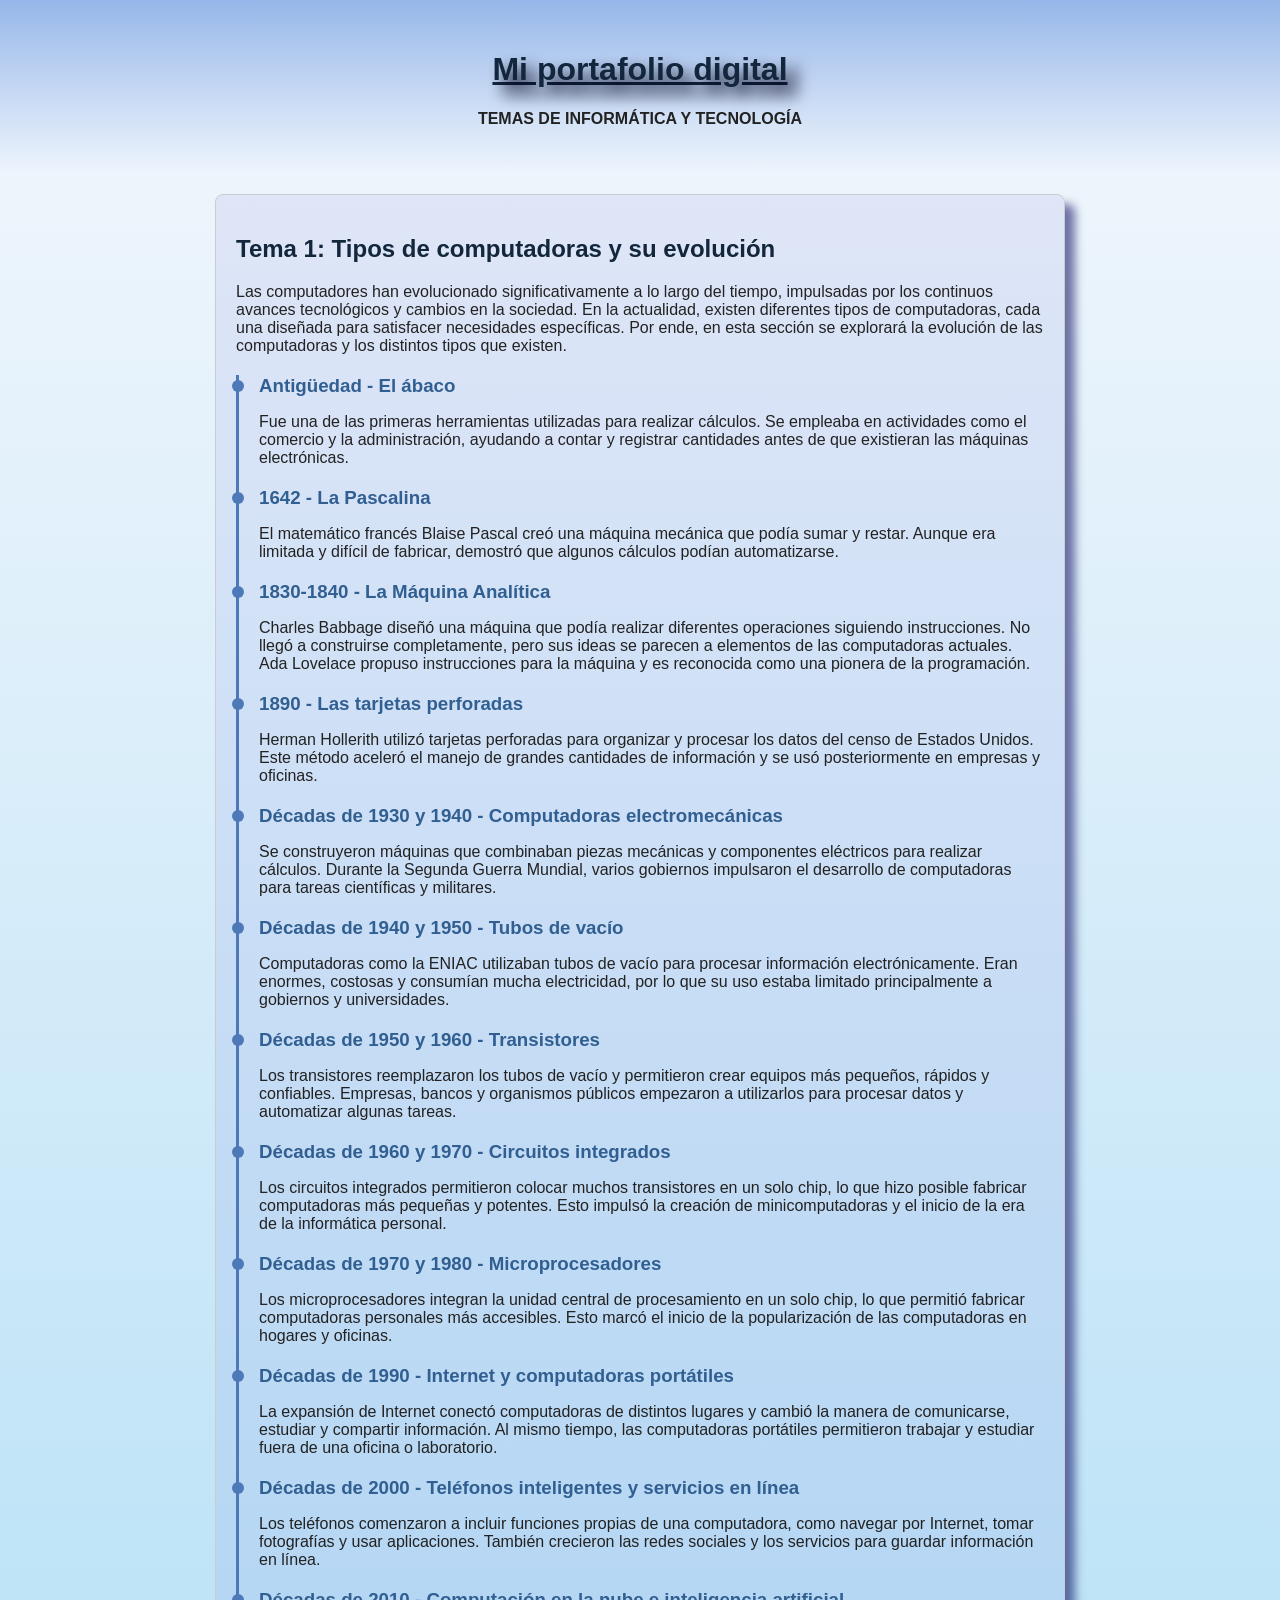
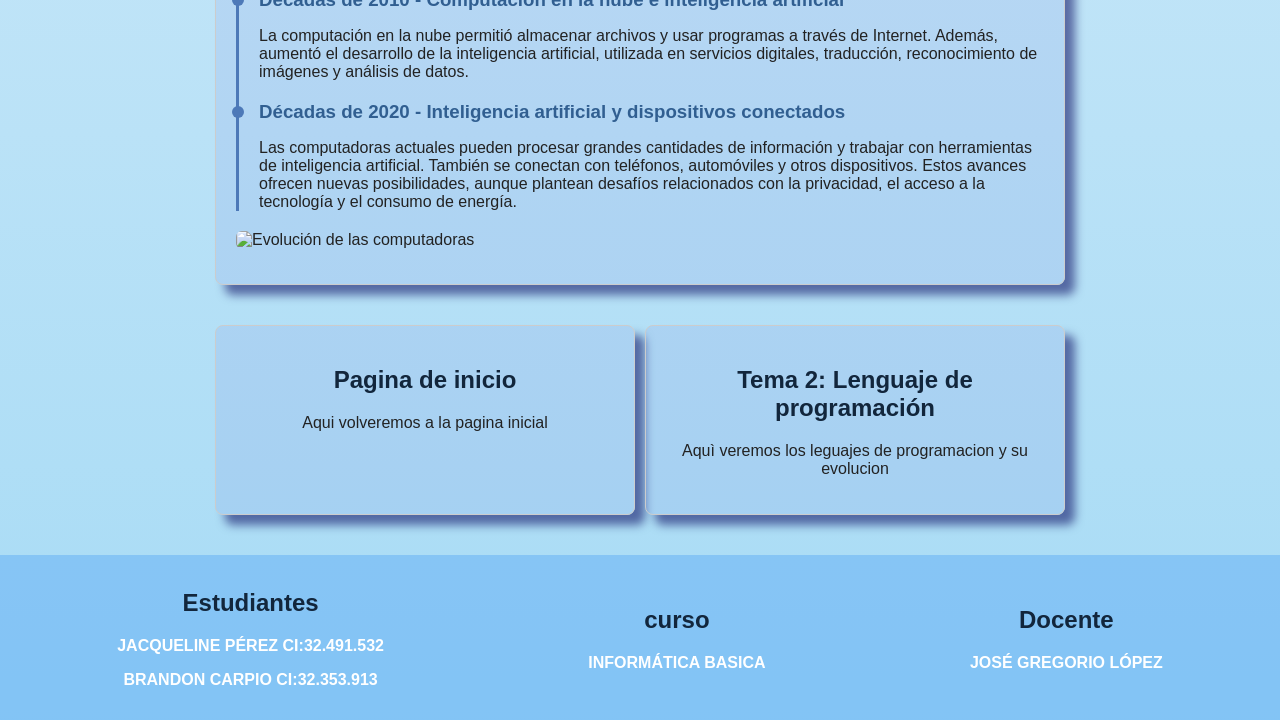
==== tema1.html @ 85a369da "Add files via upload" ====
<!DOCTYPE html>
<html lang="en">
<head>
    <meta charset="UTF-8">
    <meta name="viewport" content="width=device-width, initial-scale=1.0">
    <title>Tema 1</title>
    <link rel="stylesheet" href="style.css">
</head>
<body>
    
        <header>
        <h1>Mi portafolio digital</h1>
        <p><span>Temas de informática y tecnología</span></p>
        </header>
        <main>
            <section>
            <h2>Tema 1: Tipos de computadoras y su evolución</h2>
            <p>
                Las computadores han evolucionado significativamente a lo largo del
                tiempo, impulsadas por los continuos avances tecnológicos y cambios en
                la sociedad. En la actualidad, existen diferentes tipos de
                computadoras, cada una diseñada para satisfacer necesidades
                específicas. Por ende, en esta sección se explorará la evolución de
                las computadoras y los distintos tipos que existen.
            </p>

            <div class="linea-tiempo">
                <div class="etapa">
                    <h3>Antigüedad - El ábaco</h3>
                    <p>
                        Fue una de las primeras herramientas utilizadas para realizar
                        cálculos. Se empleaba en actividades como el comercio y la
                        administración, ayudando a contar y registrar cantidades antes de
                        que existieran las máquinas electrónicas.
                    </p>
                </div>

                <div class="etapa">
                    <h3>1642 - La Pascalina</h3>
                    <p>
                        El matemático francés Blaise Pascal creó una máquina mecánica que
                        podía sumar y restar. Aunque era limitada y difícil de fabricar,
                        demostró que algunos cálculos podían automatizarse.
                    </p>
                </div>

                <div class="etapa">
                    <h3>1830-1840 - La Máquina Analítica</h3>
                    <p>
                        Charles Babbage diseñó una máquina que podía realizar diferentes
                        operaciones siguiendo instrucciones. No llegó a construirse
                        completamente, pero sus ideas se parecen a elementos de las
                        computadoras actuales. Ada Lovelace propuso instrucciones para la
                        máquina y es reconocida como una pionera de la programación.
                    </p>
                </div>

                <div class="etapa">
                    <h3>1890 - Las tarjetas perforadas</h3>
                    <p>
                        Herman Hollerith utilizó tarjetas perforadas para organizar y
                        procesar los datos del censo de Estados Unidos. Este método
                        aceleró el manejo de grandes cantidades de información y se usó
                        posteriormente en empresas y oficinas.
                    </p>
                </div>

                <div class="etapa">
                    <h3>Décadas de 1930 y 1940 - Computadoras electromecánicas</h3>
                    <p>
                        Se construyeron máquinas que combinaban piezas mecánicas y
                        componentes eléctricos para realizar cálculos. Durante la Segunda
                        Guerra Mundial, varios gobiernos impulsaron el desarrollo de
                        computadoras para tareas científicas y militares.
                    </p>
                </div>

                <div class="etapa">
                    <h3>Décadas de 1940 y 1950 - Tubos de vacío</h3>
                    <p>
                        Computadoras como la ENIAC utilizaban tubos de vacío para procesar
                        información electrónicamente. Eran enormes, costosas y consumían
                        mucha electricidad, por lo que su uso estaba limitado
                        principalmente a gobiernos y universidades.
                    </p>
                </div>

                <div class="etapa">
                    <h3>Décadas de 1950 y 1960 - Transistores</h3>
                    <p>
                        Los transistores reemplazaron los tubos de vacío y permitieron
                        crear equipos más pequeños, rápidos y confiables. Empresas, bancos
                        y organismos públicos empezaron a utilizarlos para procesar datos
                        y automatizar algunas tareas.
                    </p>
                </div>

                <div class="etapa">
                    <h3>Décadas de 1960 y 1970 - Circuitos integrados</h3>
                    <p>
                        Los circuitos integrados permitieron colocar muchos transistores
                        en un solo chip, lo que hizo posible fabricar computadoras más
                        pequeñas y potentes. Esto impulsó la creación de minicomputadoras
                        y el inicio de la era de la informática personal.
                    </p>
                </div>

                <div class="etapa">
                    <h3>Décadas de 1970 y 1980 - Microprocesadores</h3>
                    <p>
                        Los microprocesadores integran la unidad central de procesamiento
                        en un solo chip, lo que permitió fabricar computadoras personales
                        más accesibles. Esto marcó el inicio de la popularización de las
                        computadoras en hogares y oficinas.
                    </p>
                </div>

                <div class="etapa">
                    <h3>Décadas de 1990 - Internet y computadoras portátiles</h3>
                    <p>
                        La expansión de Internet conectó computadoras de distintos lugares
                        y cambió la manera de comunicarse, estudiar y compartir
                        información. Al mismo tiempo, las computadoras portátiles
                        permitieron trabajar y estudiar fuera de una oficina o
                        laboratorio.
                    </p>
                </div>

                <div class="etapa">
                    <h3>Décadas de 2000 - Teléfonos inteligentes y servicios en línea</h3>
                    <p>
                        Los teléfonos comenzaron a incluir funciones propias de una
                        computadora, como navegar por Internet, tomar fotografías y usar
                        aplicaciones. También crecieron las redes sociales y los servicios
                        para guardar información en línea.
                    </p>
                </div>

                <div class="etapa">
                    <h3>Décadas de 2010 - Computación en la nube e inteligencia artificial</h3>
                    <p>
                        La computación en la nube permitió almacenar archivos y usar
                        programas a través de Internet. Además, aumentó el desarrollo de
                        la inteligencia artificial, utilizada en servicios digitales,
                        traducción, reconocimiento de imágenes y análisis de datos.
                    </p>
                </div>

                <div class="etapa">
                    <h3>Décadas de 2020 - Inteligencia artificial y dispositivos conectados</h3>
                    <p>
                        Las computadoras actuales pueden procesar grandes cantidades de
                        información y trabajar con herramientas de inteligencia
                        artificial. También se conectan con teléfonos, automóviles y otros
                        dispositivos. Estos avances ofrecen nuevas posibilidades, aunque
                        plantean desafíos relacionados con la privacidad, el acceso a la
                        tecnología y el consumo de energía.
                    </p>
                </div>
            </div>

            <img src="https://i.pinimg.com/736x/bd/1f/0d/bd1f0d479beb1d7fb50df5d84a183294.jpg"
                alt="Evolución de las computadoras" />
            </section>
            <div class="vuelve">
                <section id="secc1"> 
                    <a href="index.html" target="_blank" class="tema">
                        <div id="tema2" class="temita">
                            <h2>Pagina de inicio</h2>
                            <p>Aqui volveremos a la pagina inicial</p>
                        </div>
                    </a>
                </section>
                <section id="secc2">
                    <a href="tema2.html" target="_blank" class="tema">
                        <div id="tema2" class="temita">
                            <h2>Tema 2: Lenguaje de programación</h2>
                            <p>Aquì veremos los leguajes de programacion y su evolucion</p>
                        </div>
                    </a>
                </section>
            </div>
        </main>
        <footer>
        <div>
            <h2>Estudiantes</h2>
            <span>Jacqueline Pérez </span><span>CI:32.491.532</span></p>
            <p><span>Brandon Carpio</span> <span>CI:32.353.913</span></p>
        </div>
        <div>
            <h2>curso</h2>
            <p> <span>INFORMÁTICA BASICA</span></p>
        </div>
        <div>
            <h2>Docente</h2>
            <p><span>José Gregorio López</span></p>
        </div>
        </footer>

</body>
</html>
---- style.css ----
body {
    font-family: Arial, sans-serif;
    background: linear-gradient(to top, rgba(157, 215, 244, 0.9), rgba(140, 176, 231, 0.1));
    color: #222;
    margin: 0;
    }

header {
    background: linear-gradient(to bottom, rgba(140, 176, 231, 0.9), rgba(140, 176, 231, 0.0));
    text-align: center;
    padding: 30px 15px;
}

main {
    width: 90%;
    max-width: 850px;
    margin: 20px auto;
}

section {
    background-color: white;
    margin: 20px 0;
    padding: 20px;
    border: 1px solid #ccc;
    border-radius: 8px;
    background-color: rgba(100, 100, 200, 0.1);  
    box-shadow: 10px 10px 10px rgba(2, 2, 90, 0.533);      
}

span {
    text-transform: uppercase;
    font-size: medium;
    font-weight: 700;
}
        
h1{
    text-decoration: underline;
    text-shadow: 10px 10px 15px rgba(0, 0, 30, 2);
    }

h1, h2 {
    color: #12263c;
}

img {
    display: block;
    width: 100%;
    max-height: 300px;
    object-fit: cover;
    border-radius: 6px;
    margin: 15px 0;
}

.linea-tiempo {
    border-left: 3px solid #4d79b8;
    margin: 20px 0;
    padding-left: 20px;
}

.etapa {
    margin: 20px 0;
    position: relative;
}

.etapa::before {
    content: "";
    width: 12px;
    height: 12px;
    background-color: #4d79b8;
    border-radius: 50%;
    position: absolute;
    left: -27px;
    top: 5px;
}

.etapa h3, .etapa h4 {
    color: #315f91;
    margin-bottom: 5px;
}

pre {
    background-color: #eeeeee;
    padding: 12px;
    overflow-x: auto;
    border-radius: 5px;
}

table {
    width: 100%;
    border-collapse: collapse;
    margin: 15px 0;
}

th, td {
    border: 1px solid #ccc;
    padding: 8px 10px;
    text-align: left;
}

th {
    background-color: #d9e8ff;
    color: #234a78;
}

footer {
    background-color: #0c77f33b;
    color: white;
    text-align: center;
    padding: 15px;
    margin-top: 20px;
    display: flex;
    align-items: center;
    justify-content: space-around;
}

.temita{
    text-align: center;


}

.temitaimg{
    object-fit: contain;
}

.vuelve{
    display: flex;
    gap: 10px;
}

.vuelve section{
    flex: 1;
    width: 0;
    box-sizing: border-box;
}

a {
    color: inherit;
    text-decoration: none;
    background-color: transparent;
    cursor: pointer;
}
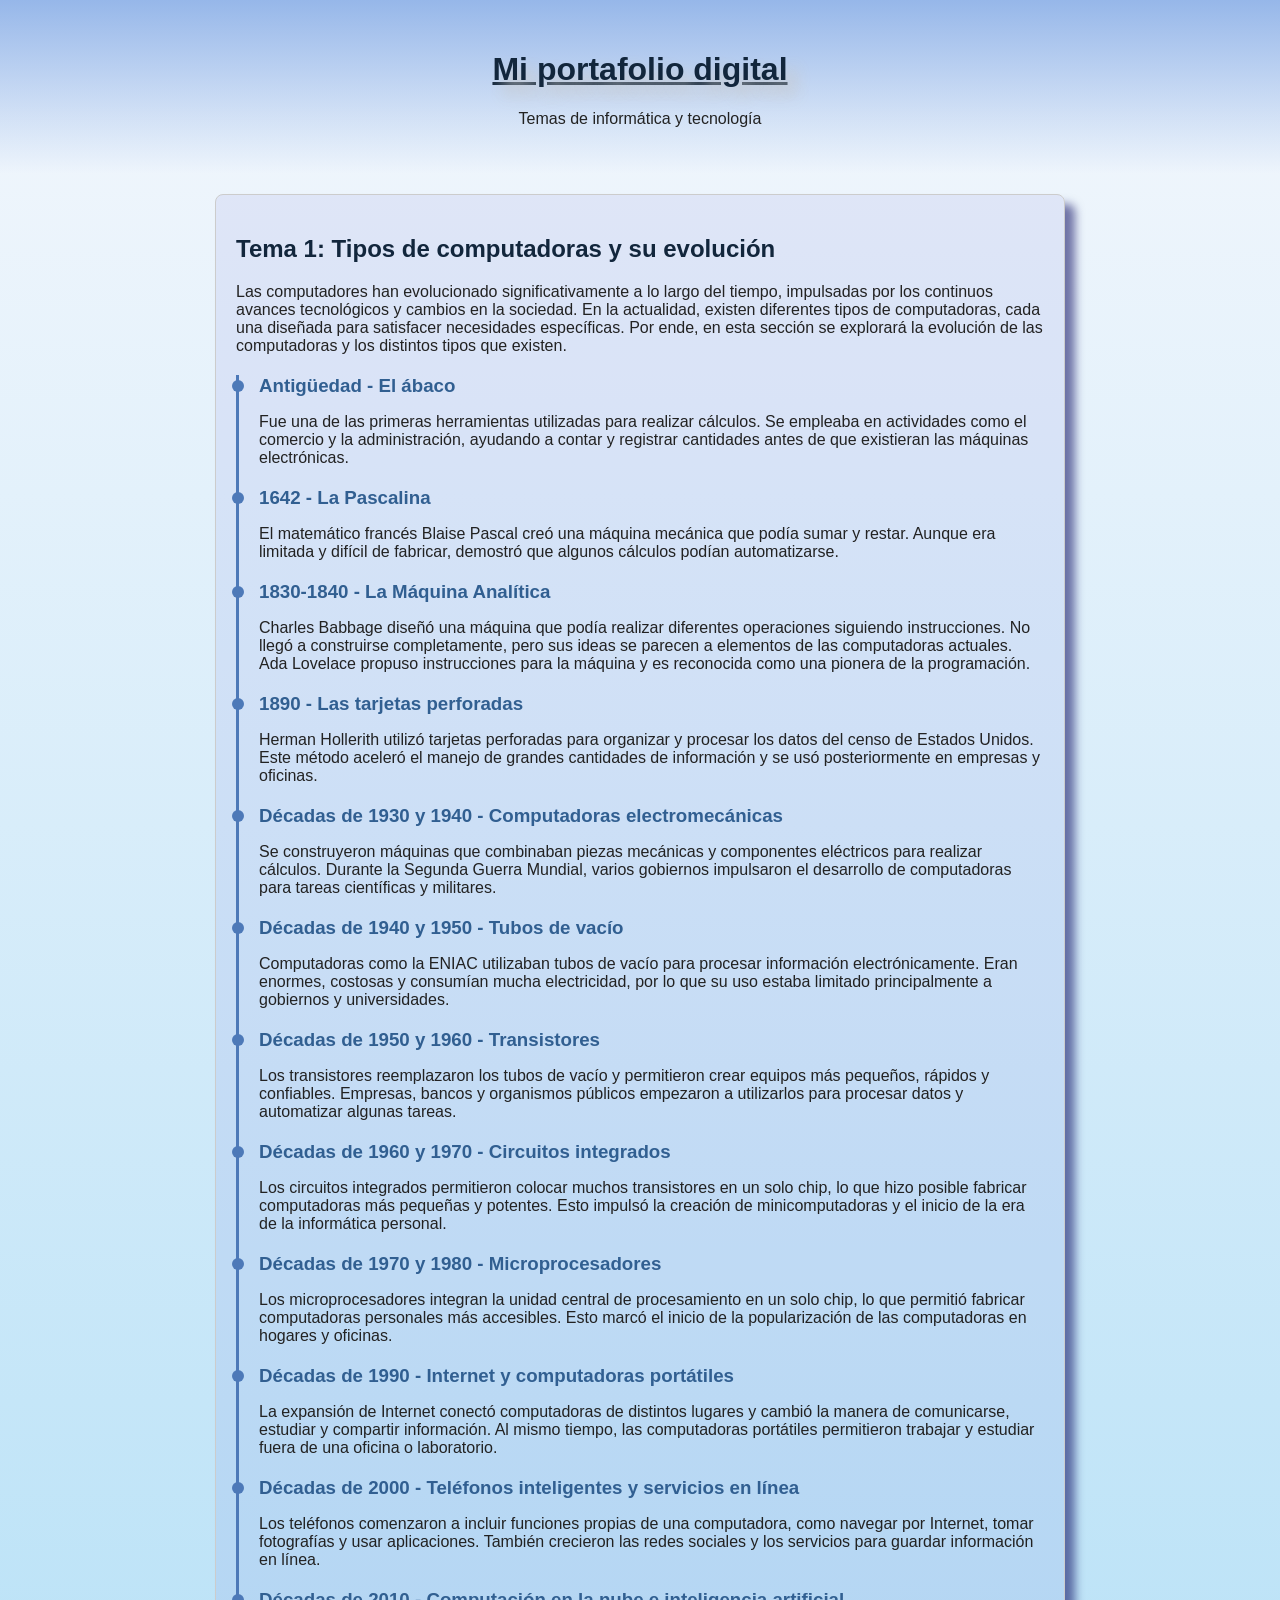
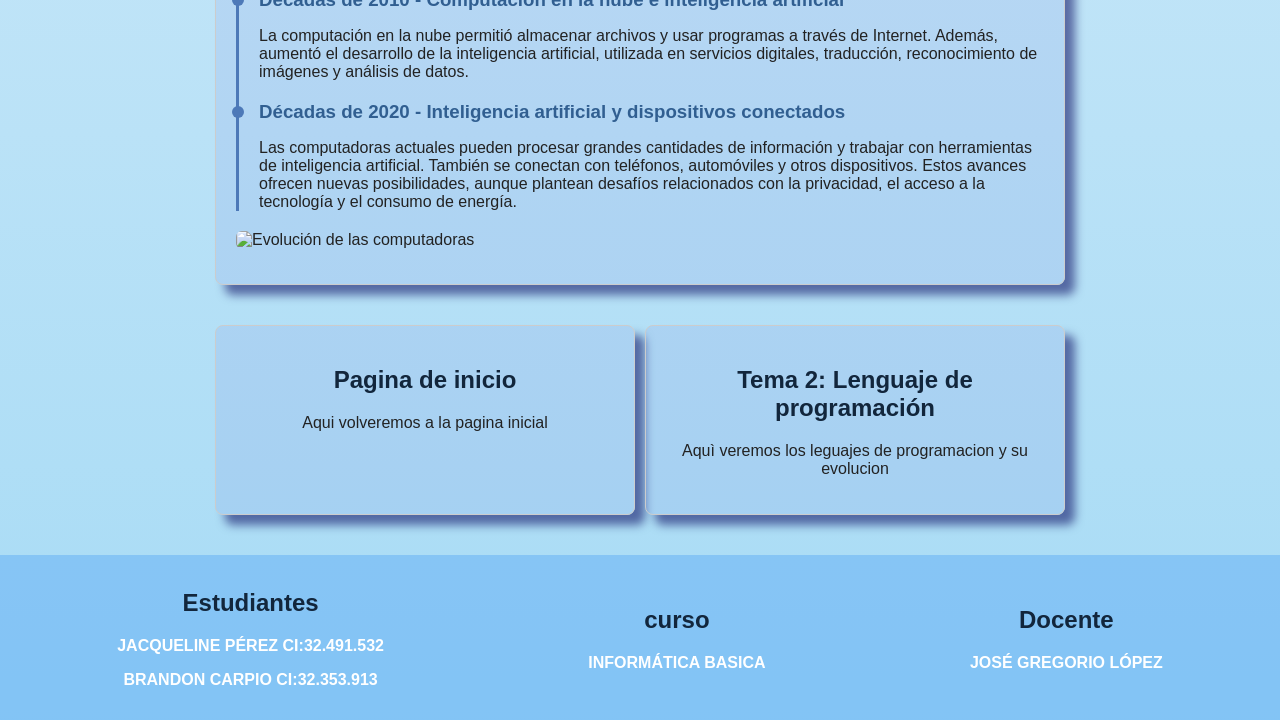
==== commit 67d1f5fe: "Add files via upload" ====
--- a/tema1.html
+++ b/tema1.html
@@ -164,18 +164,18 @@
             </section>
             <div class="vuelve">
                 <section id="secc1"> 
-                    <a href="index.html" target="_blank" class="tema">
+                    <a href="index.html" class="tema">
                         <div id="tema2" class="temita">
                             <h2>Pagina de inicio</h2>
-                            <p>Aqui volveremos a la pagina inicial</p>
+                            <p class="p1">Aqui volveremos a la pagina inicial</p>
                         </div>
                     </a>
                 </section>
                 <section id="secc2">
-                    <a href="tema2.html" target="_blank" class="tema">
+                    <a href="tema2.html" class="tema">
                         <div id="tema2" class="temita">
                             <h2>Tema 2: Lenguaje de programación</h2>
-                            <p>Aquì veremos los leguajes de programacion y su evolucion</p>
+                            <p class="p1">Aquì veremos los leguajes de programacion y su evolucion</p>
                         </div>
                     </a>
                 </section>
@@ -184,7 +184,7 @@
         <footer>
         <div>
             <h2>Estudiantes</h2>
-            <span>Jacqueline Pérez </span><span>CI:32.491.532</span></p>
+            <p><span>Jacqueline Pérez </span><span>CI:32.491.532</span></p>
             <p><span>Brandon Carpio</span> <span>CI:32.353.913</span></p>
         </div>
         <div>
--- a/style.css
+++ b/style.css
@@ -27,7 +27,7 @@
     box-shadow: 10px 10px 10px rgba(2, 2, 90, 0.533);      
 }
 
-span {
+footer span {
     text-transform: uppercase;
     font-size: medium;
     font-weight: 700;
@@ -35,7 +35,8 @@
         
 h1{
     text-decoration: underline;
-    text-shadow: 10px 10px 15px rgba(0, 0, 30, 2);
+    text-shadow: 10px 10px 15px rgba(200, 200, 200, 1);
+    animation: blink 1s step-end infinite
     }
 
 h1, h2 {
@@ -115,6 +116,9 @@
 
 .temita{
     text-align: center;
+    width: 100%;
+    max-width: 800px;
+    box-sizing: border-box;
 
 
 }
@@ -134,9 +138,45 @@
     box-sizing: border-box;
 }
 
+@media (max-width: 700px) {
+    .vuelve{
+        flex-direction: column;
+        max-width: 100%;
+    }
+    .vuelve section{
+        max-width: 100%;
+        width: 100%;
+        margin: auto;
+    }
+    footer h2, footer span{
+        max-width: 100%;
+        font-size: 65%;
+    }
+    footer p{
+        margin: 0;
+    }
+}
+
 a {
     color: inherit;
     text-decoration: none;
     background-color: transparent;
     cursor: pointer;
+}
+
+table{
+    width: 100%;
+    border-collapse: collapse;
+    min-width: 600px;
+}
+
+.contenedor-t{
+    width: 100%;
+    overflow-x: auto;
+    -webkit-overflow-scrolling: touch;
+    margin-bottom: 1rem;
+}
+
+.contenedor-t::-webkit-scrollbar{
+    height: 1px;
 }
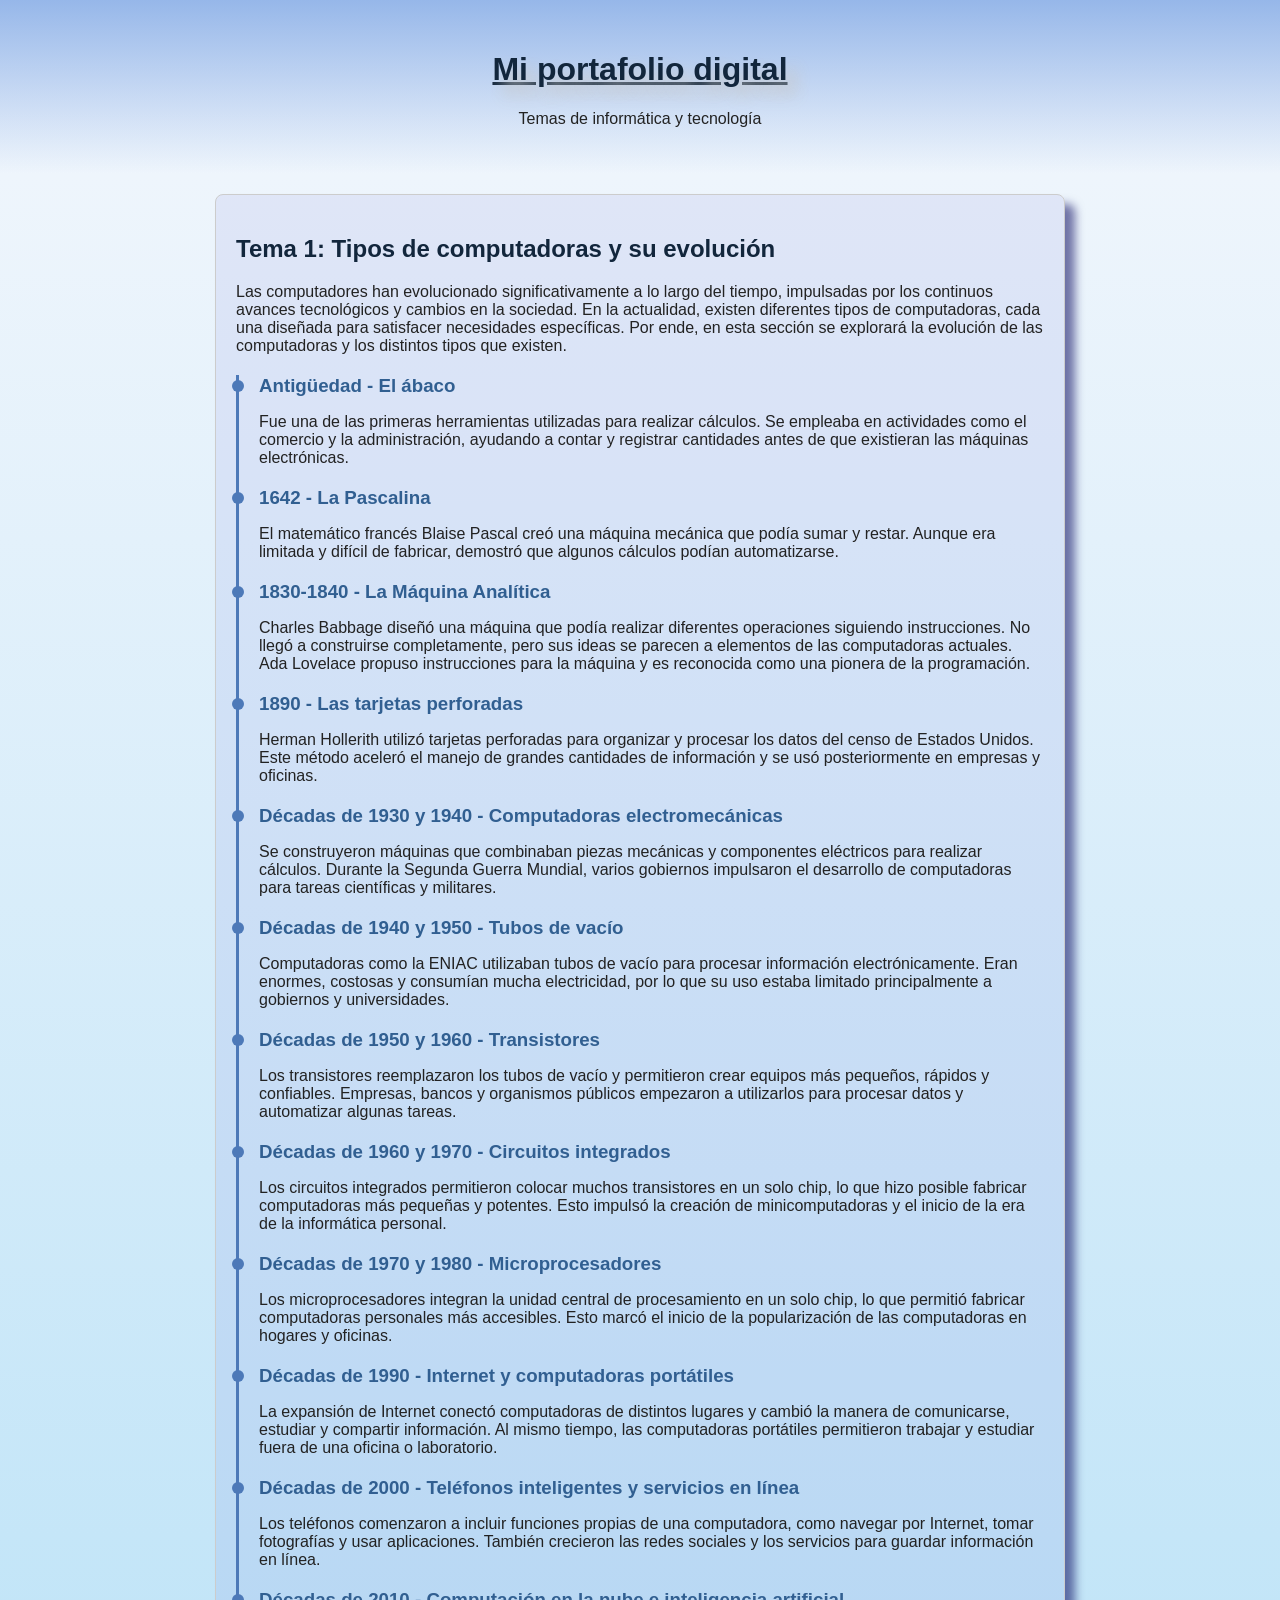
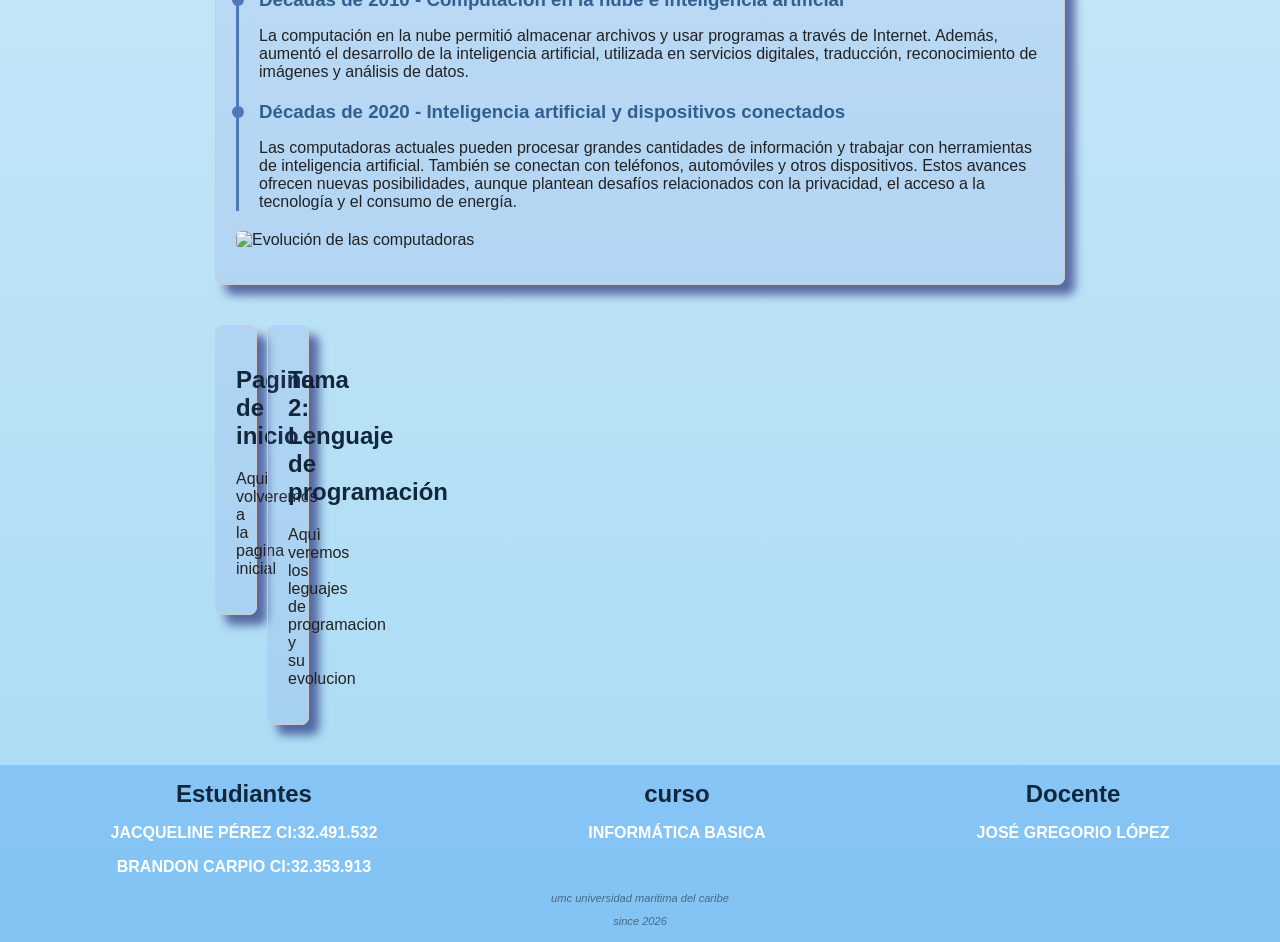
==== commit 3fece957: "Add files via upload" ====
--- a/tema1.html
+++ b/tema1.html
@@ -163,39 +163,47 @@
                 alt="Evolución de las computadoras" />
             </section>
             <div class="vuelve">
-                <section id="secc1"> 
-                    <a href="index.html" class="tema">
+                <a href="index.html" class="tema">
+                    <section id="secc1"> 
                         <div id="tema2" class="temita">
                             <h2>Pagina de inicio</h2>
                             <p class="p1">Aqui volveremos a la pagina inicial</p>
                         </div>
-                    </a>
-                </section>
-                <section id="secc2">
-                    <a href="tema2.html" class="tema">
+                    </section>
+                </a>
+                <a href="tema2.html" class="tema">
+                    <section id="secc2">
                         <div id="tema2" class="temita">
                             <h2>Tema 2: Lenguaje de programación</h2>
                             <p class="p1">Aquì veremos los leguajes de programacion y su evolucion</p>
                         </div>
-                    </a>
-                </section>
+                    </section>
+                </a>
+                
             </div>
         </main>
-        <footer>
-        <div>
-            <h2>Estudiantes</h2>
-            <p><span>Jacqueline Pérez </span><span>CI:32.491.532</span></p>
-            <p><span>Brandon Carpio</span> <span>CI:32.353.913</span></p>
+    <footer>
+        <div class="footerdiv">
+            <div>
+                <h2>Estudiantes</h2>
+                <p><span>Jacqueline Pérez </span><span>CI:32.491.532</span></p>
+                <p><span>Brandon Carpio</span> <span>CI:32.353.913</span></p>
+            </div>
+            <div>
+                <h2>curso</h2>
+                <p><span>INFORMÁTICA BASICA</span></p>
+            </div>
+            <div>
+                <h2>Docente</h2>
+                <p><span>José Gregorio López</span></p>
+            </div>
+        </div> 
+        <div class="divfoot">
+            <h2 class="divfoot">umc universidad maritima del caribe</h2>
+            <p class="divfoot">since 2026</p>
         </div>
-        <div>
-            <h2>curso</h2>
-            <p> <span>INFORMÁTICA BASICA</span></p>
-        </div>
-        <div>
-            <h2>Docente</h2>
-            <p><span>José Gregorio López</span></p>
-        </div>
-        </footer>
+        
+    </footer>
 
 </body>
 </html>
--- a/style.css
+++ b/style.css
@@ -107,11 +107,28 @@
     background-color: #0c77f33b;
     color: white;
     text-align: center;
+    margin-top: 20px;
     padding: 15px;
+}
+
+footer h2, footer span{
+    margin: 0;
+}
+.footerdiv{
     margin-top: 20px;
     display: flex;
-    align-items: center;
+    margin: auto;
     justify-content: space-around;
+    gap: 20px;
+}
+
+.divfoot{
+    font-size: smaller;
+    font-style: italic;
+    font-weight: 400;
+    color: #00000077;
+    margin-bottom: 0;
+    text-align: center;
 }
 
 .temita{
@@ -130,6 +147,10 @@
 .vuelve{
     display: flex;
     gap: 10px;
+}
+
+.secttem{
+    padding: 0;
 }
 
 .vuelve section{
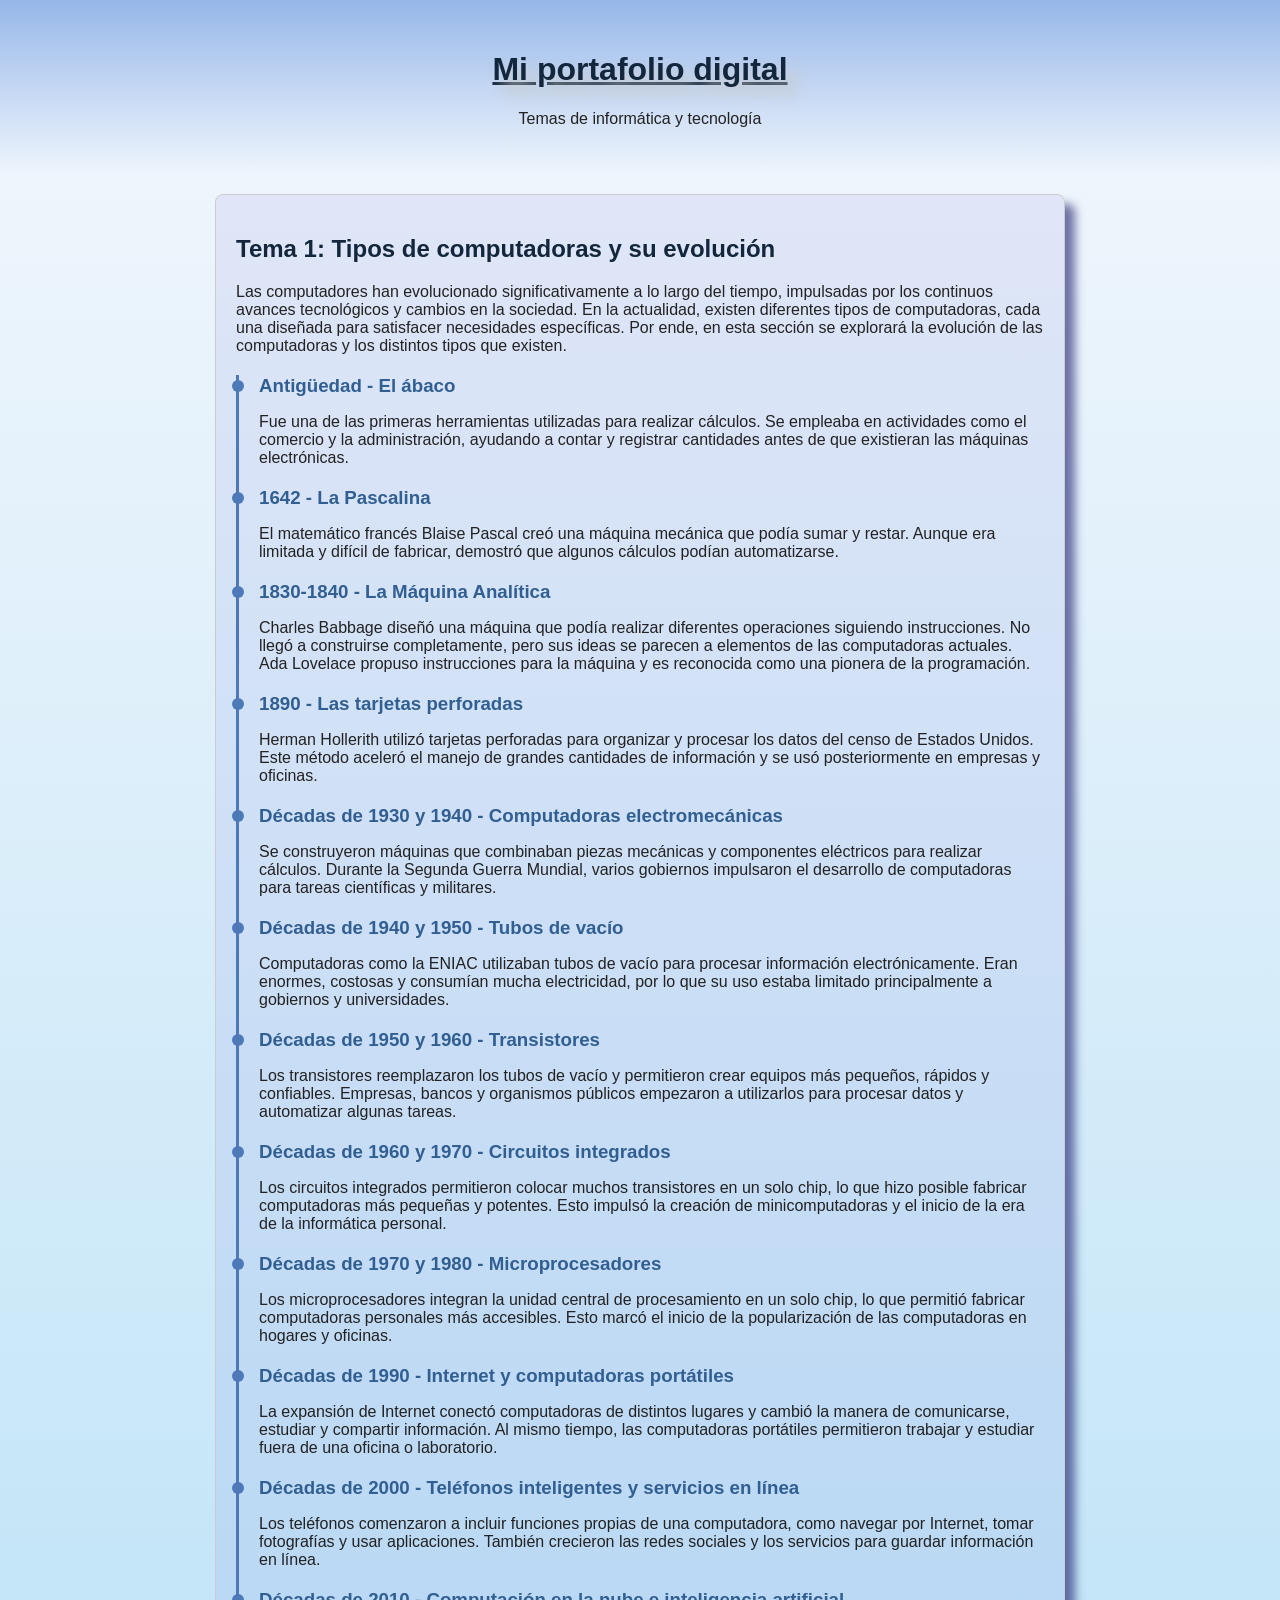
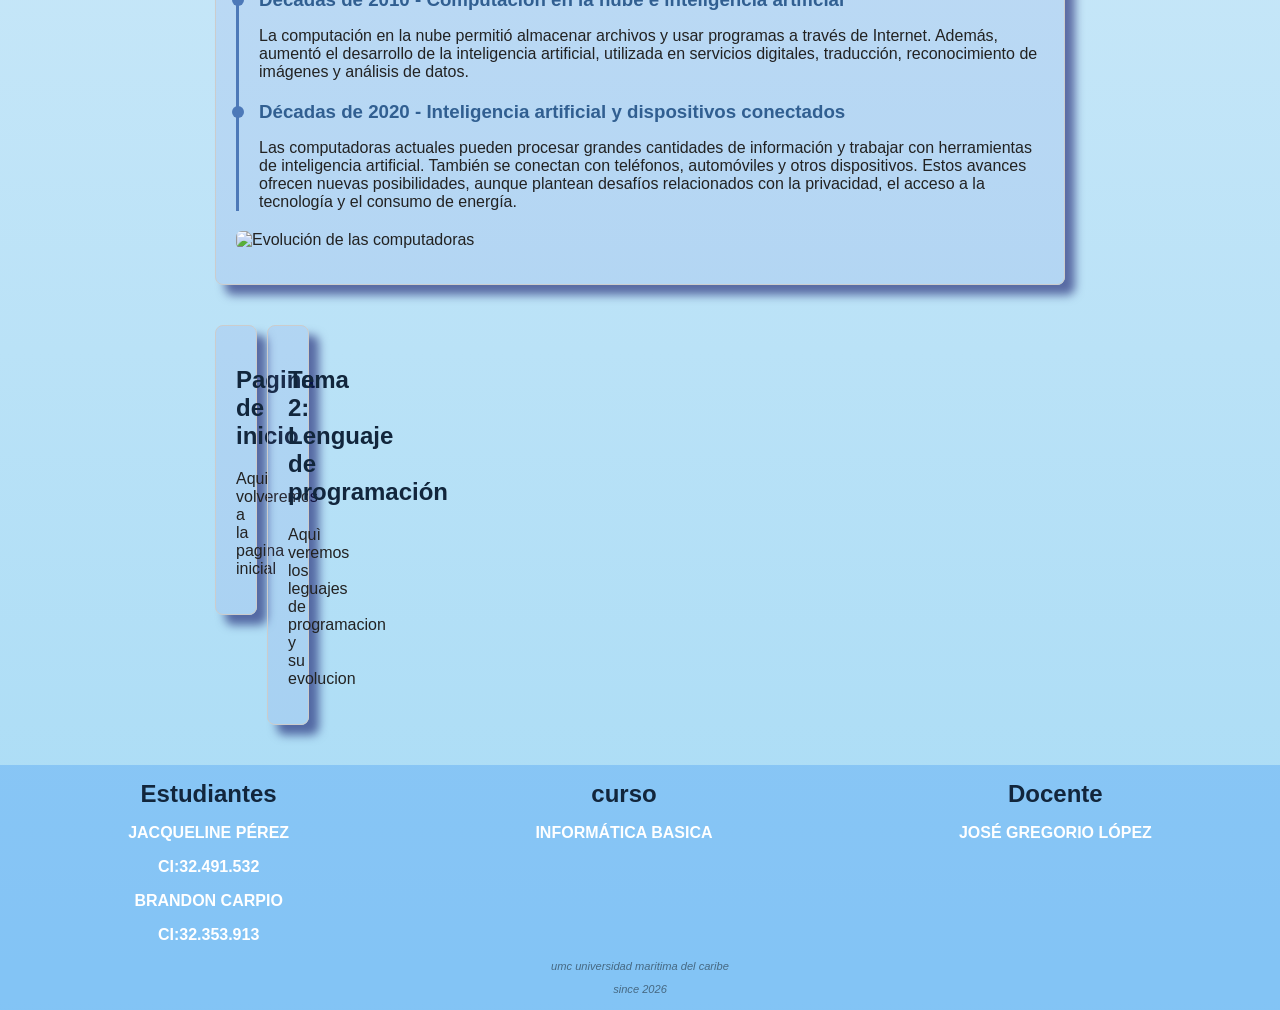
==== commit 2288c87b: "Add files via upload" ====
--- a/tema1.html
+++ b/tema1.html
@@ -186,8 +186,10 @@
         <div class="footerdiv">
             <div>
                 <h2>Estudiantes</h2>
-                <p><span>Jacqueline Pérez </span><span>CI:32.491.532</span></p>
-                <p><span>Brandon Carpio</span> <span>CI:32.353.913</span></p>
+                <p><span>Jacqueline Pérez </span></p>
+                <p><span>CI:32.491.532</span></p>
+                <p><span>Brandon Carpio</span> </p>
+                <p><span>CI:32.353.913</span></p>
             </div>
             <div>
                 <h2>curso</h2>
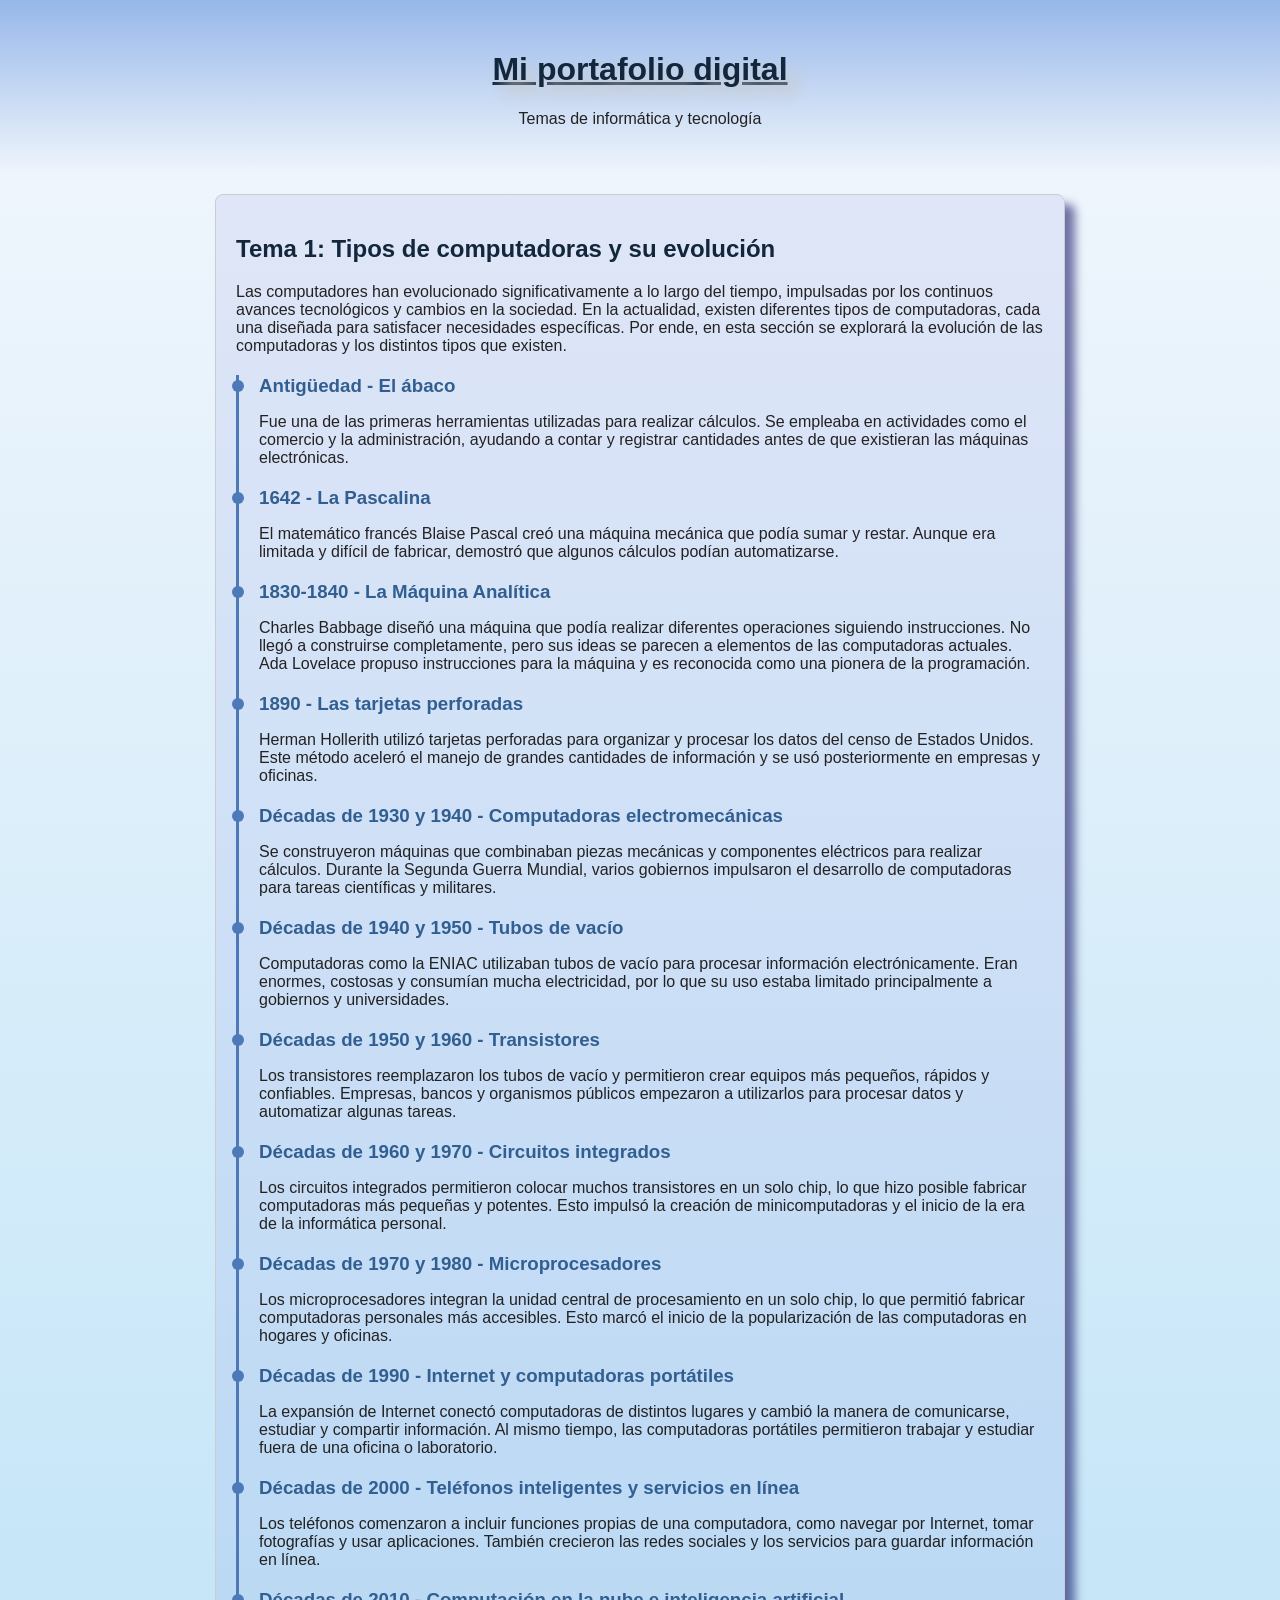
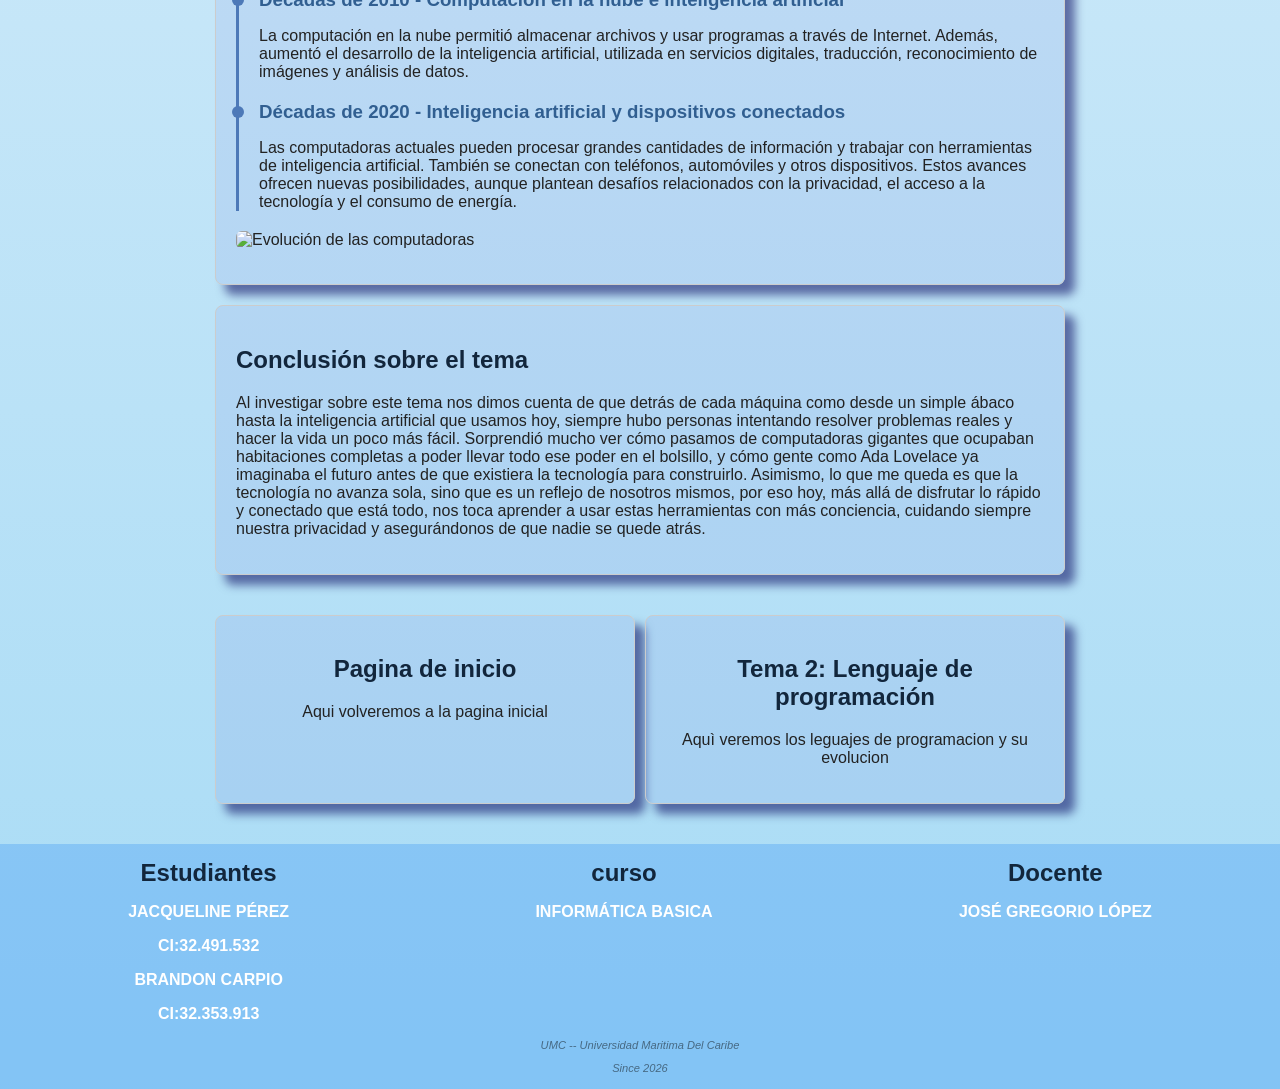
==== commit b07f08da: "Add files via upload" ====
--- a/tema1.html
+++ b/tema1.html
@@ -162,6 +162,17 @@
             <img src="https://i.pinimg.com/736x/bd/1f/0d/bd1f0d479beb1d7fb50df5d84a183294.jpg"
                 alt="Evolución de las computadoras" />
             </section>
+        <section>
+            <h2>Conclusión sobre el tema</h2>
+            <p>Al investigar sobre este tema nos dimos cuenta de que detrás de cada máquina como desde un simple ábaco
+                 hasta la inteligencia artificial que usamos hoy, siempre hubo personas intentando resolver problemas reales 
+                 y hacer la vida un poco más fácil. Sorprendió mucho ver cómo pasamos de computadoras gigantes que ocupaban 
+                 habitaciones completas a poder llevar todo ese poder en el bolsillo, y cómo gente como Ada Lovelace ya imaginaba 
+                 el futuro antes de que existiera la tecnología para construirlo. Asimismo, lo que me queda es que la tecnología 
+                 no avanza sola, sino que es un reflejo de nosotros mismos, por eso hoy, más allá de disfrutar lo rápido y conectado 
+                 que está todo, nos toca aprender a usar estas herramientas con más conciencia, cuidando siempre nuestra privacidad y 
+                 asegurándonos de que nadie se quede atrás.</p>
+        </section>
             <div class="vuelve">
                 <a href="index.html" class="tema">
                     <section id="secc1"> 
@@ -201,7 +212,7 @@
             </div>
         </div> 
         <div class="divfoot">
-            <h2 class="divfoot">umc universidad maritima del caribe</h2>
+            <h2 class="divfoot">UMC -- universidad maritima del caribe</h2>
             <p class="divfoot">since 2026</p>
         </div>
         
--- a/style.css
+++ b/style.css
@@ -125,6 +125,7 @@
 .divfoot{
     font-size: smaller;
     font-style: italic;
+    text-transform: capitalize;
     font-weight: 400;
     color: #00000077;
     margin-bottom: 0;
@@ -150,12 +151,19 @@
 }
 
 .secttem{
-    padding: 0;
+    padding: auto;
 }
 
 .vuelve section{
+    width: 100%;
+    box-sizing: border-box;
     flex: 1;
-    width: 0;
+}
+
+.vuelve a{
+    display: flex;
+    flex: 1;
+    width: 100%;
     box-sizing: border-box;
 }
 
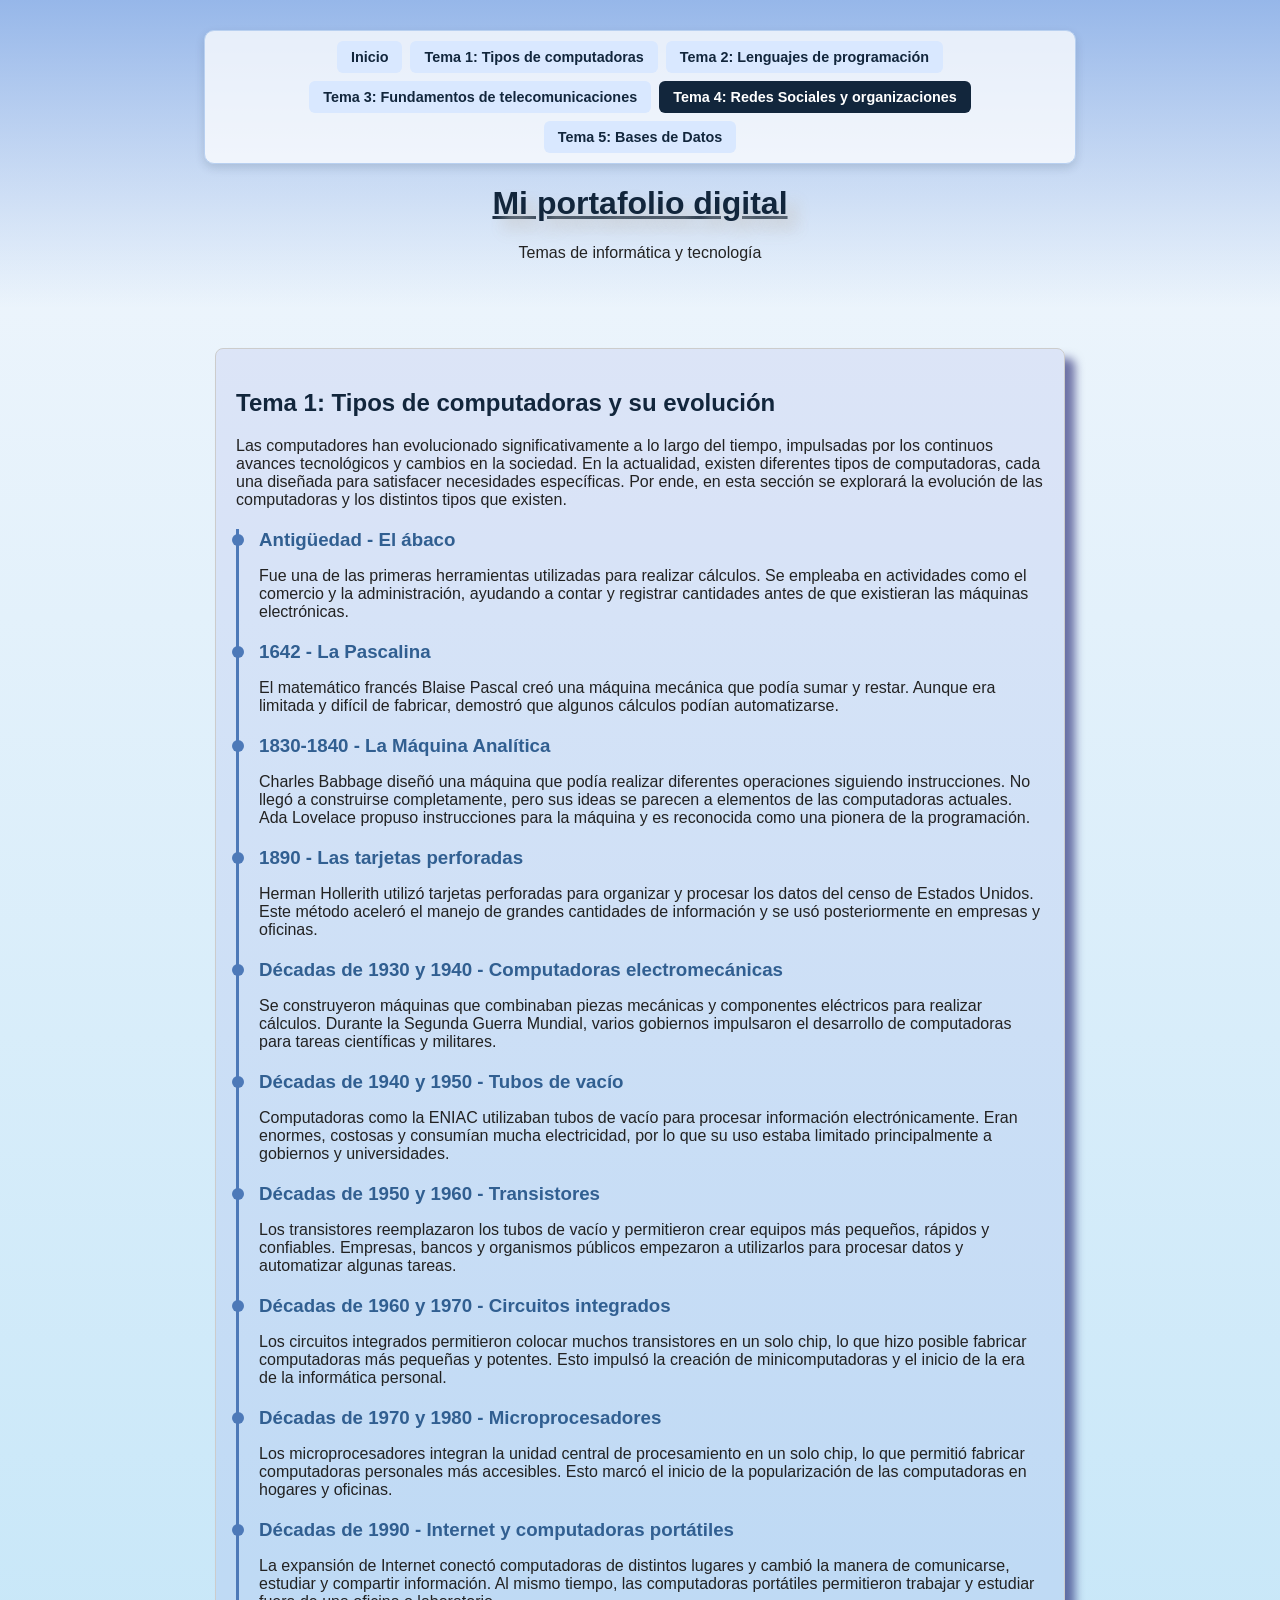
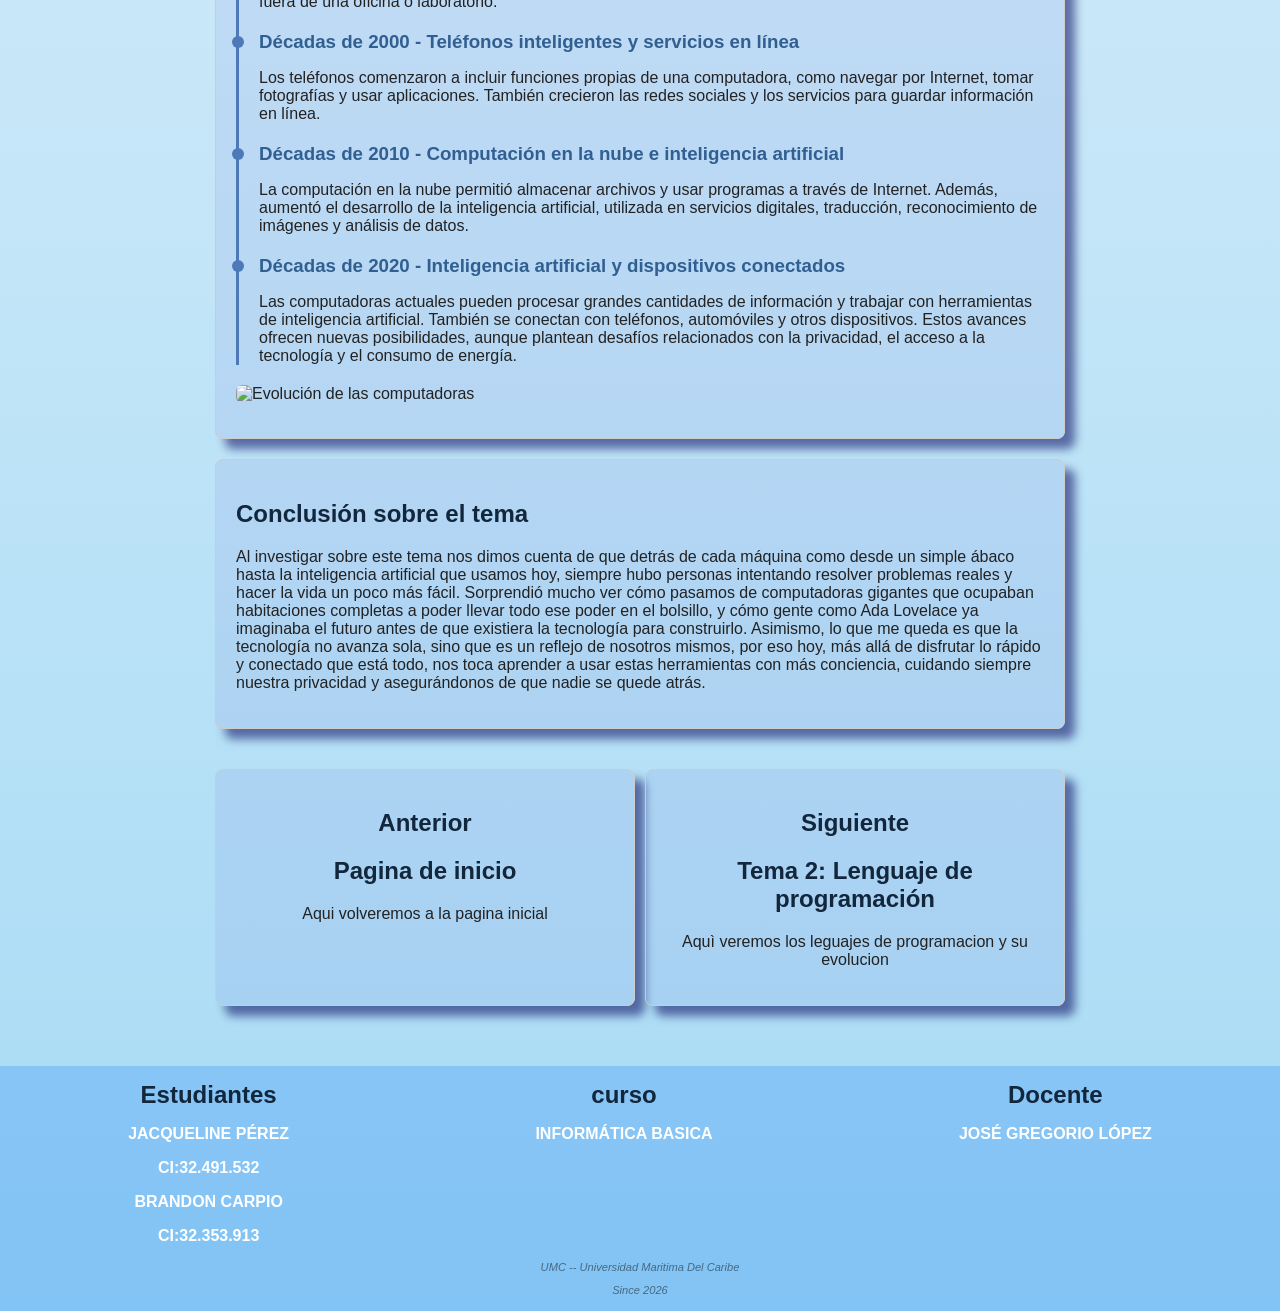
==== commit ae7b68fb: "Add files via upload" ====
--- a/tema1.html
+++ b/tema1.html
@@ -3,14 +3,23 @@
 <head>
     <meta charset="UTF-8">
     <meta name="viewport" content="width=device-width, initial-scale=1.0">
-    <title>Tema 1</title>
+    <title>Tipos de computadoras y su evolución</title>
     <link rel="stylesheet" href="style.css">
+    <link rel="shortcut icon" href="compu.png" type="image/x-icon">
 </head>
 <body>
     
         <header>
-        <h1>Mi portafolio digital</h1>
-        <p><span>Temas de informática y tecnología</span></p>
+            <nav class="menu-principal" aria-label="Navegación principal">
+                <a href="index.html">Inicio</a>
+                <a href="tema1.html">Tema 1: Tipos de computadoras</a>
+                <a href="tema2.html">Tema 2: Lenguajes de programación</a>
+                <a href="tema3.html">Tema 3: Fundamentos de telecomunicaciones</a>
+                <a href="tema4.html" class="activo">Tema 4: Redes Sociales y organizaciones</a>
+                <a href="tema5.html">Tema 5: Bases de Datos</a>
+            </nav>
+            <h1>Mi portafolio digital</h1>
+            <p><span>Temas de informática y tecnología</span></p>
         </header>
         <main>
             <section>
@@ -177,6 +186,7 @@
                 <a href="index.html" class="tema">
                     <section id="secc1"> 
                         <div id="tema2" class="temita">
+                            <h2>Anterior</h2>
                             <h2>Pagina de inicio</h2>
                             <p class="p1">Aqui volveremos a la pagina inicial</p>
                         </div>
@@ -185,6 +195,7 @@
                 <a href="tema2.html" class="tema">
                     <section id="secc2">
                         <div id="tema2" class="temita">
+                            <h2>Siguiente</h2>
                             <h2>Tema 2: Lenguaje de programación</h2>
                             <p class="p1">Aquì veremos los leguajes de programacion y su evolucion</p>
                         </div>
--- a/style.css
+++ b/style.css
@@ -3,6 +3,12 @@
     background: linear-gradient(to top, rgba(157, 215, 244, 0.9), rgba(140, 176, 231, 0.1));
     color: #222;
     margin: 0;
+    height: 100%;
+    
+
+    display: flex;
+    flex-direction: column;
+    min-height: 100vh;
     }
 
 header {
@@ -15,6 +21,8 @@
     width: 90%;
     max-width: 850px;
     margin: 20px auto;
+
+    flex: 1;
 }
 
 section {
@@ -208,4 +216,40 @@
 
 .contenedor-t::-webkit-scrollbar{
     height: 1px;
+}
+
+.menu-principal {
+    width: 90%;
+    max-width: 850px;
+    margin: 0 auto 10px auto;
+    padding: 10px;
+    background-color: rgba(255, 255, 255, 0.75);
+    border: 1px solid #b8d0f0;
+    border-radius: 10px;
+    box-shadow: 0 4px 10px rgba(18, 38, 60, 0.15);
+    display: flex;
+    flex-wrap: wrap;
+    justify-content: center;
+    gap: 8px;
+}
+
+.menu-principal a {
+    padding: 8px 14px;
+    border-radius: 6px;
+    background-color: #d9e8ff;
+    color: #12263c;
+    font-weight: 700;
+    font-size: 0.9rem;
+    transition: background-color 0.2s ease, color 0.2s ease, transform 0.15s ease;
+}
+
+.menu-principal a:hover {
+    background-color: #315f91;
+    color: #ffffff;
+    transform: translateY(-1px);
+}
+
+.menu-principal a.activo {
+    background-color: #12263c;
+    color: #ffffff;
 }
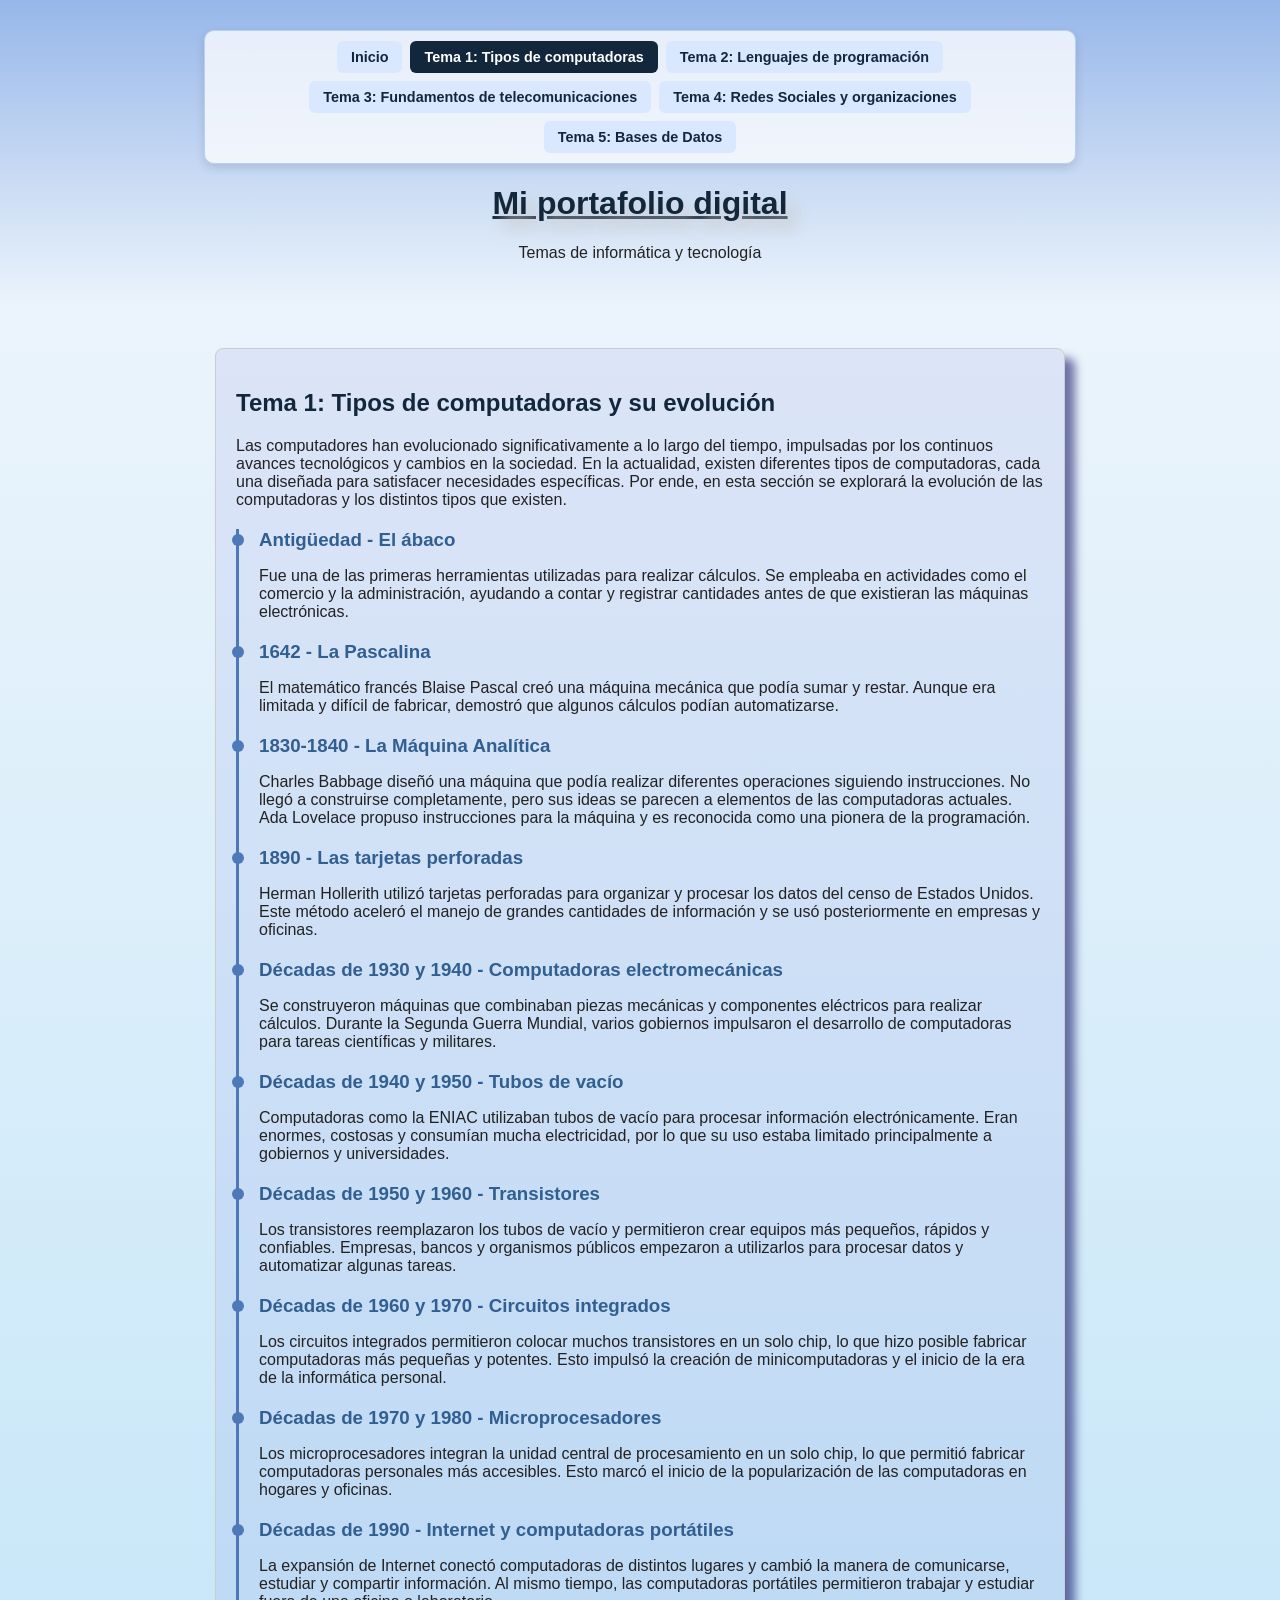
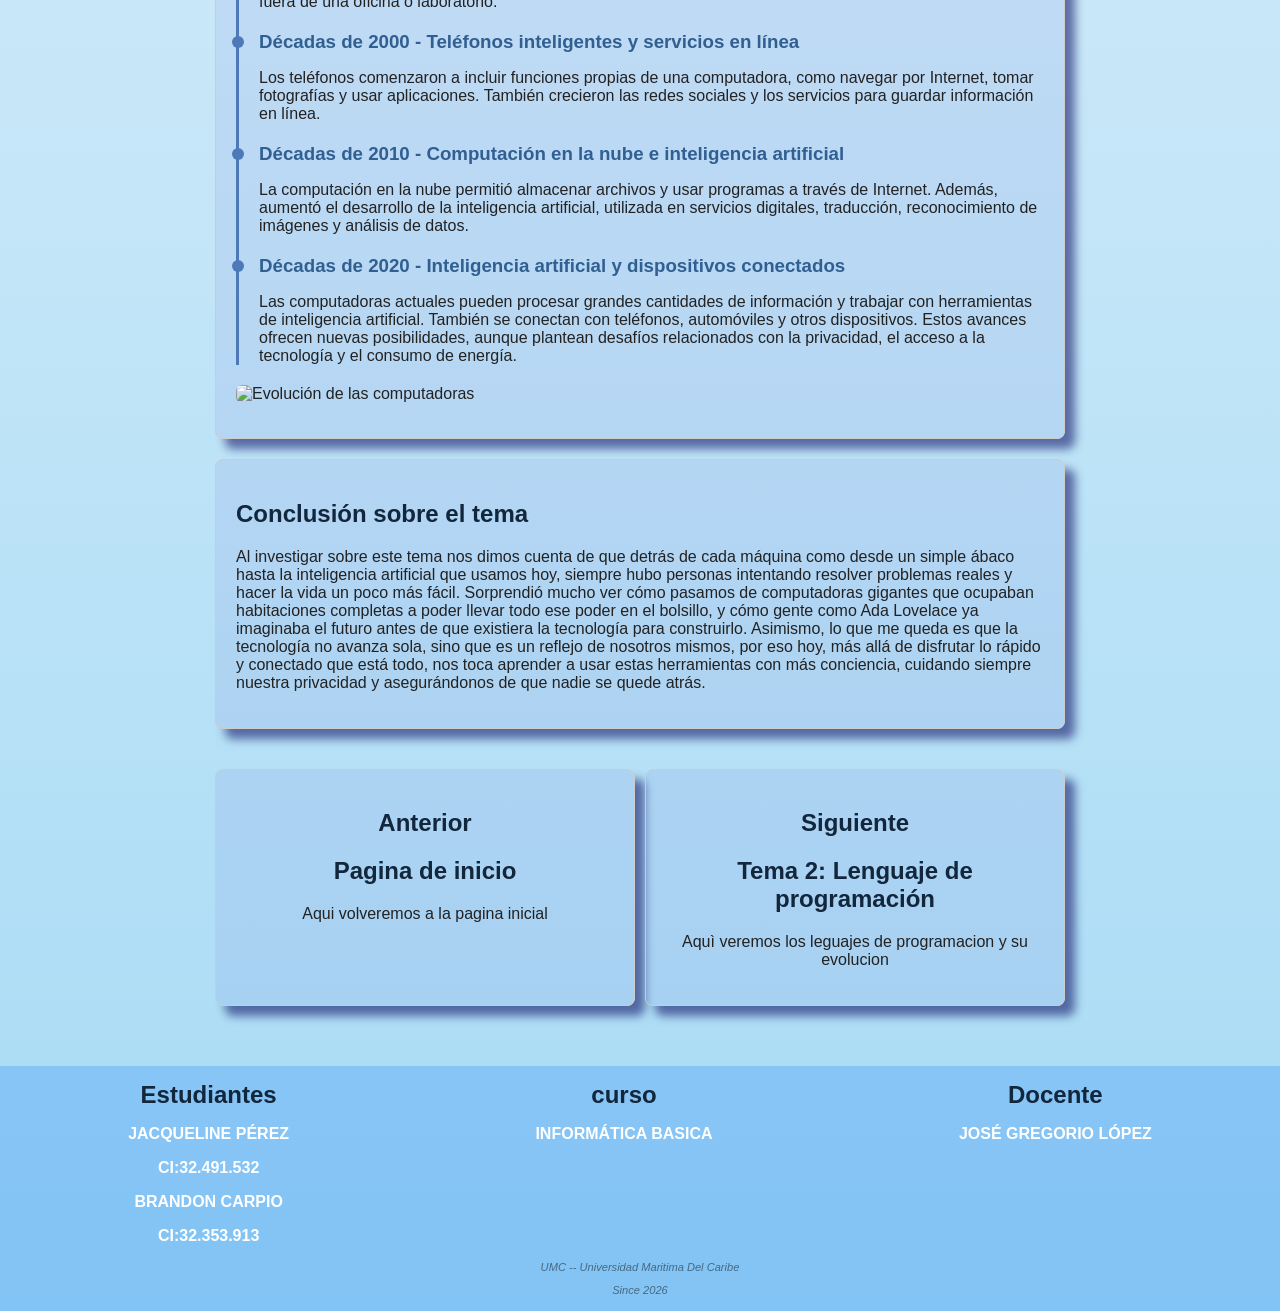
==== commit 2349edf5: "Add files via upload" ====
--- a/tema1.html
+++ b/tema1.html
@@ -12,10 +12,10 @@
         <header>
             <nav class="menu-principal" aria-label="Navegación principal">
                 <a href="index.html">Inicio</a>
-                <a href="tema1.html">Tema 1: Tipos de computadoras</a>
+                <a href="tema1.html" class="activo">Tema 1: Tipos de computadoras</a>
                 <a href="tema2.html">Tema 2: Lenguajes de programación</a>
                 <a href="tema3.html">Tema 3: Fundamentos de telecomunicaciones</a>
-                <a href="tema4.html" class="activo">Tema 4: Redes Sociales y organizaciones</a>
+                <a href="tema4.html">Tema 4: Redes Sociales y organizaciones</a>
                 <a href="tema5.html">Tema 5: Bases de Datos</a>
             </nav>
             <h1>Mi portafolio digital</h1>
